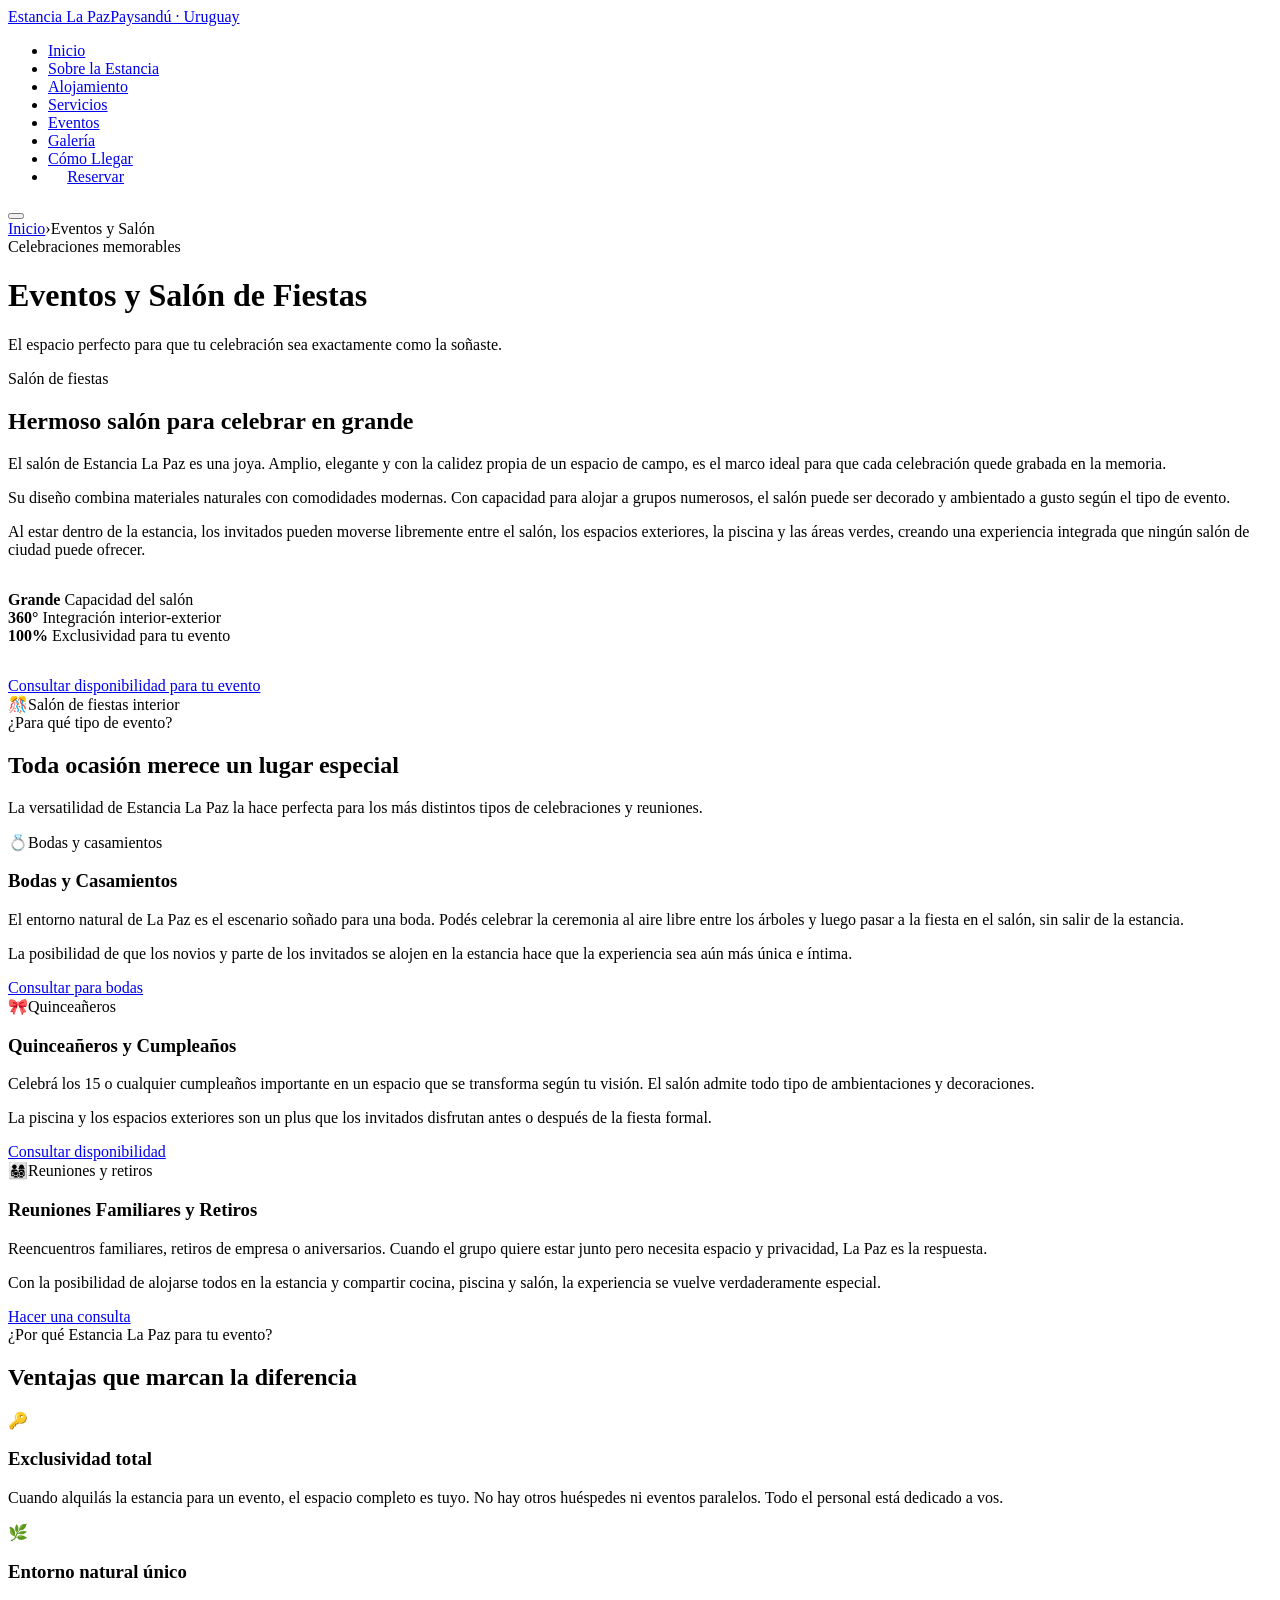
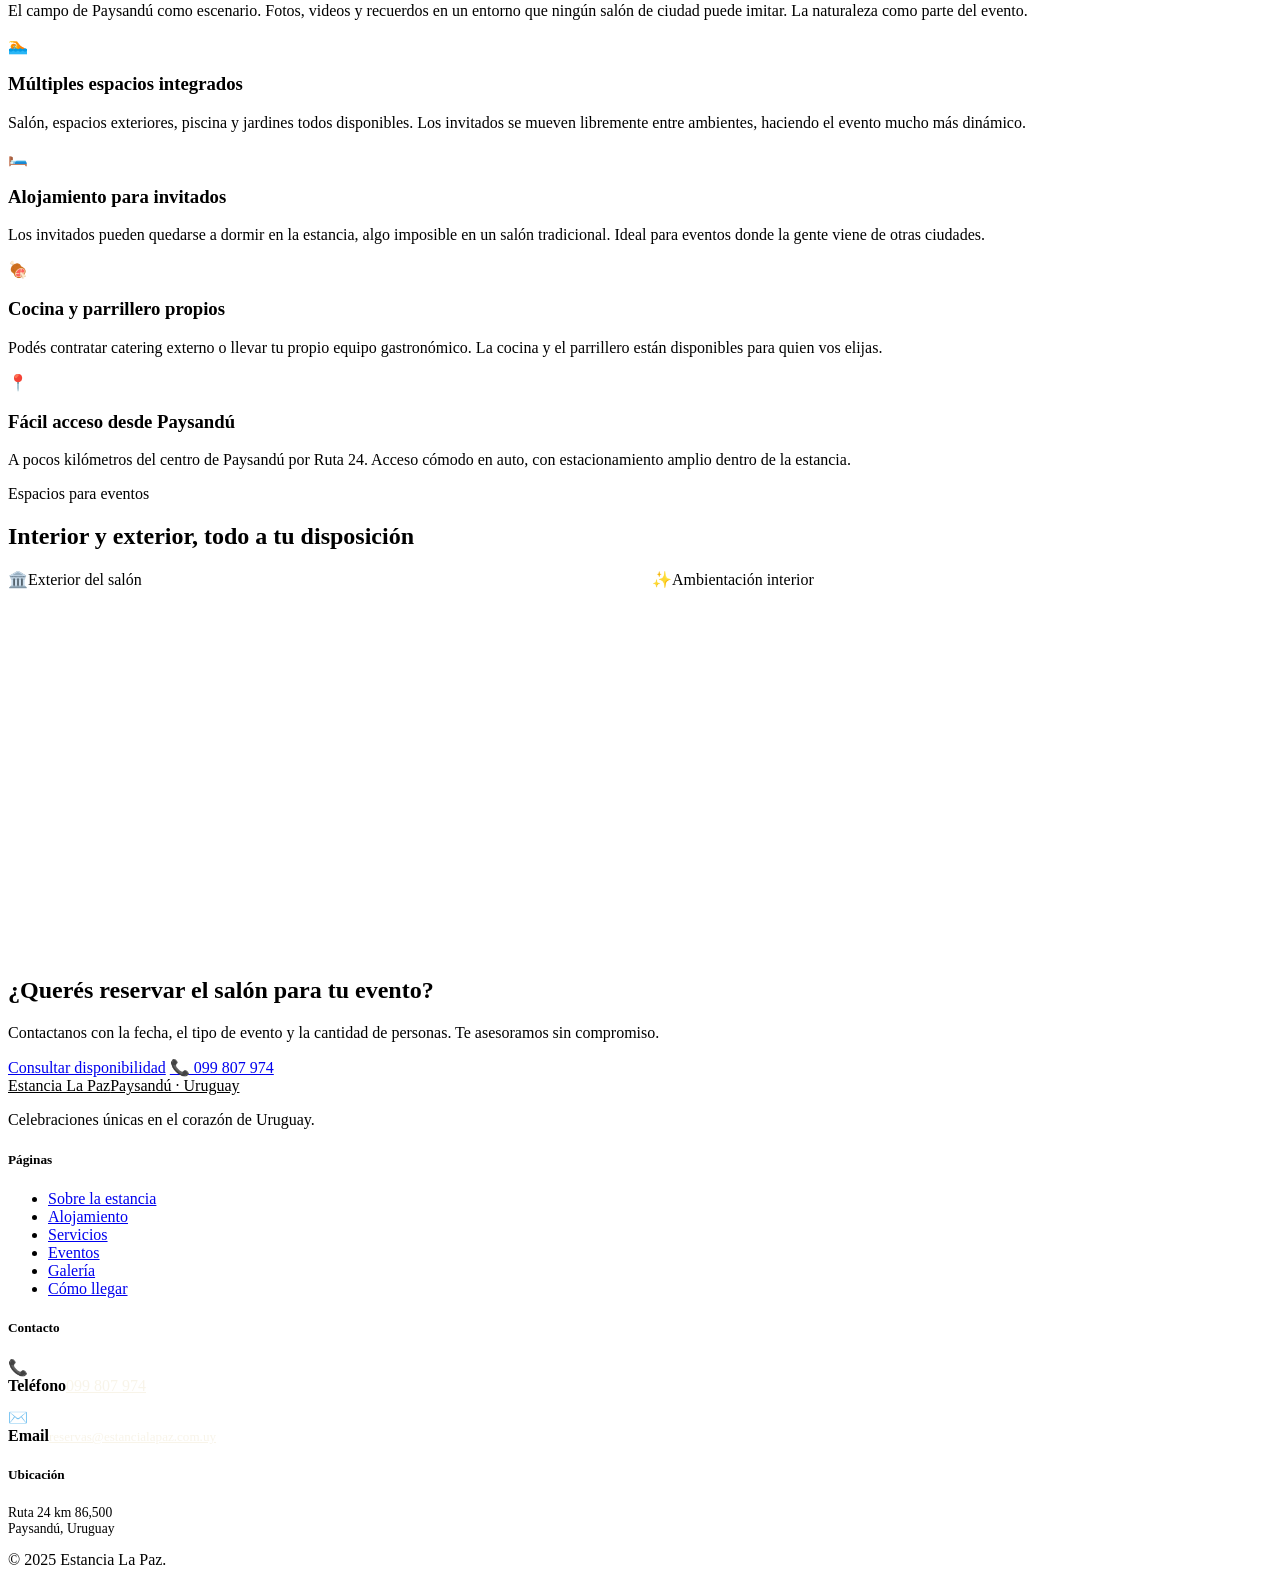
==== eventos.html @ bd02b937 "Add files via upload" ====
<!DOCTYPE html>
<html lang="es">
<head>
  <meta charset="UTF-8">
  <meta name="viewport" content="width=device-width, initial-scale=1.0">
  <meta name="description" content="Salón de fiestas y eventos en Estancia La Paz, Paysandú. Bodas, quinceañeros, cumpleaños y eventos privados en un entorno natural único.">
  <title>Eventos y Salón | Estancia La Paz</title>
  <link rel="stylesheet" href="css/style.css">
</head>
<body>

<nav id="navbar" class="nav-light">
  <div class="container">
    <div class="nav-inner">
      <a href="index.html" class="nav-logo">Estancia La Paz<span>Paysandú · Uruguay</span></a>
      <ul class="nav-links" role="list">
        <li><a href="index.html" class="nav-link">Inicio</a></li>
        <li><a href="sobre.html" class="nav-link">Sobre la Estancia</a></li>
        <li><a href="alojamiento.html" class="nav-link">Alojamiento</a></li>
        <li><a href="servicios.html" class="nav-link">Servicios</a></li>
        <li><a href="eventos.html" class="nav-link">Eventos</a></li>
        <li><a href="galeria.html" class="nav-link">Galería</a></li>
        <li><a href="ubicacion.html" class="nav-link">Cómo Llegar</a></li>
        <li><a href="reservas.html" class="btn btn--primario" style="padding:0.5rem 1.2rem;">Reservar</a></li>
      </ul>
      <button class="hamburger" aria-label="Abrir menú" aria-expanded="false"><span></span><span></span><span></span></button>
    </div>
  </div>
</nav>

<div class="page-hero">
  <div class="container">
    <div class="breadcrumb"><a href="index.html">Inicio</a><span>›</span><span>Eventos y Salón</span></div>
    <span class="etiqueta">Celebraciones memorables</span>
    <h1>Eventos y Salón de Fiestas</h1>
    <p>El espacio perfecto para que tu celebración sea exactamente como la soñaste.</p>
  </div>
</div>

<!-- SALÓN PRINCIPAL -->
<section class="section">
  <div class="container">
    <div class="eventos-split">
      <div class="fade-in">
        <span class="etiqueta">Salón de fiestas</span>
        <h2>Hermoso salón para celebrar en grande</h2>
        <span class="separador separador--izq"></span>
        <p class="lead">El salón de Estancia La Paz es una joya. Amplio, elegante y con la calidez propia de un espacio de campo, es el marco ideal para que cada celebración quede grabada en la memoria.</p>
        <p>Su diseño combina materiales naturales con comodidades modernas. Con capacidad para alojar a grupos numerosos, el salón puede ser decorado y ambientado a gusto según el tipo de evento.</p>
        <p>Al estar dentro de la estancia, los invitados pueden moverse libremente entre el salón, los espacios exteriores, la piscina y las áreas verdes, creando una experiencia integrada que ningún salón de ciudad puede ofrecer.</p>

        <div class="capacidad-grid" style="margin:2rem 0;">
          <div class="capacidad-stat">
            <strong>Grande</strong>
            <span>Capacidad del salón</span>
          </div>
          <div class="capacidad-stat">
            <strong>360°</strong>
            <span>Integración interior-exterior</span>
          </div>
          <div class="capacidad-stat">
            <strong>100%</strong>
            <span>Exclusividad para tu evento</span>
          </div>
        </div>
        <a href="reservas.html" class="btn btn--primario">Consultar disponibilidad para tu evento</a>
      </div>
      <div class="eventos-img-wrap fade-in">
        <div class="eventos-img-frame">
          <!--
            ╔════════════════════════════════════════════════╗
            ║  FOTO — SALÓN DE FIESTAS INTERIOR              ║
            ║  Reemplazar por: img/salon-interior.jpg        ║
            ║  Tamaño: 900×660px                             ║
            ╚════════════════════════════════════════════════╝
          -->
          <div class="img-placeholder"><span class="icon">🎊</span><span>Salón de fiestas interior</span></div>
        </div>
      </div>
    </div>
  </div>
</section>

<!-- TIPOS DE EVENTOS -->
<section class="section section--bg">
  <div class="container">
    <div class="seccion-intro fade-in">
      <span class="etiqueta">¿Para qué tipo de evento?</span>
      <h2>Toda ocasión merece un lugar especial</h2>
      <span class="separador"></span>
      <p>La versatilidad de Estancia La Paz la hace perfecta para los más distintos tipos de celebraciones y reuniones.</p>
    </div>

    <div class="aloj-grid stagger-children">
      <div class="aloj-card fade-in">
        <div class="aloj-card-img">
          <!--
            ╔════════════════════════════════════════════════╗
            ║  FOTO — BODA / CEREMONIA                       ║
            ║  Reemplazar por: img/eventos-boda.jpg          ║
            ╚════════════════════════════════════════════════╝
          -->
          <div class="img-placeholder"><span class="icon">💍</span><span>Bodas y casamientos</span></div>
        </div>
        <div class="aloj-card-body">
          <h3>Bodas y Casamientos</h3>
          <p>El entorno natural de La Paz es el escenario soñado para una boda. Podés celebrar la ceremonia al aire libre entre los árboles y luego pasar a la fiesta en el salón, sin salir de la estancia.</p>
          <p>La posibilidad de que los novios y parte de los invitados se alojen en la estancia hace que la experiencia sea aún más única e íntima.</p>
          <a href="reservas.html" class="btn btn--borde-oscuro">Consultar para bodas</a>
        </div>
      </div>

      <div class="aloj-card fade-in">
        <div class="aloj-card-img">
          <!--
            ╔════════════════════════════════════════════════╗
            ║  FOTO — QUINCEAÑERO / FIESTA DE 15             ║
            ║  Reemplazar por: img/eventos-15.jpg            ║
            ╚════════════════════════════════════════════════╝
          -->
          <div class="img-placeholder"><span class="icon">🎀</span><span>Quinceañeros</span></div>
        </div>
        <div class="aloj-card-body">
          <h3>Quinceañeros y Cumpleaños</h3>
          <p>Celebrá los 15 o cualquier cumpleaños importante en un espacio que se transforma según tu visión. El salón admite todo tipo de ambientaciones y decoraciones.</p>
          <p>La piscina y los espacios exteriores son un plus que los invitados disfrutan antes o después de la fiesta formal.</p>
          <a href="reservas.html" class="btn btn--borde-oscuro">Consultar disponibilidad</a>
        </div>
      </div>

      <div class="aloj-card fade-in">
        <div class="aloj-card-img">
          <!--
            ╔════════════════════════════════════════════════╗
            ║  FOTO — REUNIÓN FAMILIAR / CORPORATIVA         ║
            ║  Reemplazar por: img/eventos-reunion.jpg       ║
            ╚════════════════════════════════════════════════╝
          -->
          <div class="img-placeholder"><span class="icon">👨‍👩‍👧‍👦</span><span>Reuniones y retiros</span></div>
        </div>
        <div class="aloj-card-body">
          <h3>Reuniones Familiares y Retiros</h3>
          <p>Reencuentros familiares, retiros de empresa o aniversarios. Cuando el grupo quiere estar junto pero necesita espacio y privacidad, La Paz es la respuesta.</p>
          <p>Con la posibilidad de alojarse todos en la estancia y compartir cocina, piscina y salón, la experiencia se vuelve verdaderamente especial.</p>
          <a href="reservas.html" class="btn btn--borde-oscuro">Hacer una consulta</a>
        </div>
      </div>
    </div>
  </div>
</section>

<!-- BENEFICIOS PARA EVENTOS -->
<section class="section section--verde">
  <div class="container">
    <div class="seccion-intro fade-in">
      <span class="etiqueta">¿Por qué Estancia La Paz para tu evento?</span>
      <h2>Ventajas que marcan la diferencia</h2>
      <span class="separador"></span>
    </div>
    <div class="servicios-grid stagger-children">
      <div class="servicio-card fade-in">
        <div class="servicio-icon">🔑</div>
        <h3>Exclusividad total</h3>
        <p>Cuando alquilás la estancia para un evento, el espacio completo es tuyo. No hay otros huéspedes ni eventos paralelos. Todo el personal está dedicado a vos.</p>
      </div>
      <div class="servicio-card fade-in">
        <div class="servicio-icon">🌿</div>
        <h3>Entorno natural único</h3>
        <p>El campo de Paysandú como escenario. Fotos, videos y recuerdos en un entorno que ningún salón de ciudad puede imitar. La naturaleza como parte del evento.</p>
      </div>
      <div class="servicio-card fade-in">
        <div class="servicio-icon">🏊</div>
        <h3>Múltiples espacios integrados</h3>
        <p>Salón, espacios exteriores, piscina y jardines todos disponibles. Los invitados se mueven libremente entre ambientes, haciendo el evento mucho más dinámico.</p>
      </div>
      <div class="servicio-card fade-in">
        <div class="servicio-icon">🛏️</div>
        <h3>Alojamiento para invitados</h3>
        <p>Los invitados pueden quedarse a dormir en la estancia, algo imposible en un salón tradicional. Ideal para eventos donde la gente viene de otras ciudades.</p>
      </div>
      <div class="servicio-card fade-in">
        <div class="servicio-icon">🍖</div>
        <h3>Cocina y parrillero propios</h3>
        <p>Podés contratar catering externo o llevar tu propio equipo gastronómico. La cocina y el parrillero están disponibles para quien vos elijas.</p>
      </div>
      <div class="servicio-card fade-in">
        <div class="servicio-icon">📍</div>
        <h3>Fácil acceso desde Paysandú</h3>
        <p>A pocos kilómetros del centro de Paysandú por Ruta 24. Acceso cómodo en auto, con estacionamiento amplio dentro de la estancia.</p>
      </div>
    </div>
  </div>
</section>

<!-- FOTOS EXTERIOR EVENTO -->
<section class="section">
  <div class="container">
    <div class="seccion-intro fade-in">
      <span class="etiqueta">Espacios para eventos</span>
      <h2>Interior y exterior, todo a tu disposición</h2>
      <span class="separador"></span>
    </div>
    <div style="display:grid; grid-template-columns:1fr 1fr; gap:1.5rem;" class="fade-in">
      <div style="aspect-ratio:16/10; background:var(--crema-oscuro); border-radius:var(--radio); overflow:hidden;">
        <!--
          ╔════════════════════════════════════════════════╗
          ║  FOTO — EXTERIOR DEL SALÓN / FACHADA EVENTO   ║
          ║  Reemplazar por: img/salon-exterior.jpg        ║
          ╚════════════════════════════════════════════════╝
        -->
        <div class="img-placeholder"><span class="icon">🏛️</span><span>Exterior del salón</span></div>
      </div>
      <div style="aspect-ratio:16/10; background:var(--crema-oscuro); border-radius:var(--radio); overflow:hidden;">
        <!--
          ╔════════════════════════════════════════════════╗
          ║  FOTO — DECORACIÓN / AMBIENTACIÓN DEL SALÓN   ║
          ║  Reemplazar por: img/salon-decoracion.jpg      ║
          ╚════════════════════════════════════════════════╝
        -->
        <div class="img-placeholder"><span class="icon">✨</span><span>Ambientación interior</span></div>
      </div>
    </div>
  </div>
</section>

<!-- CTA EVENTOS -->
<section class="cta-banner">
  <div class="container">
    <h2 class="fade-in">¿Querés reservar el salón para tu evento?</h2>
    <p class="fade-in">Contactanos con la fecha, el tipo de evento y la cantidad de personas. Te asesoramos sin compromiso.</p>
    <div class="btn-group fade-in">
      <a href="reservas.html" class="btn btn--borde">Consultar disponibilidad</a>
      <a href="tel:+59899807974" class="btn btn--dorado">📞 099 807 974</a>
    </div>
  </div>
</section>

<footer>
  <div class="container">
    <div class="footer-grid">
      <div class="footer-brand"><a href="index.html" class="nav-logo" style="color:var(--crema);display:block;margin-bottom:1rem;">Estancia La Paz<span>Paysandú · Uruguay</span></a><p>Celebraciones únicas en el corazón de Uruguay.</p></div>
      <div class="footer-col"><h5>Páginas</h5><ul><li><a href="sobre.html">Sobre la estancia</a></li><li><a href="alojamiento.html">Alojamiento</a></li><li><a href="servicios.html">Servicios</a></li><li><a href="eventos.html">Eventos</a></li><li><a href="galeria.html">Galería</a></li><li><a href="ubicacion.html">Cómo llegar</a></li></ul></div>
      <div class="footer-col"><h5>Contacto</h5><div class="dato-item" style="margin-bottom:0.8rem;"><span class="dato-icon">📞</span><div><strong>Teléfono</strong><a href="tel:+59899807974" style="color:rgba(245,239,224,0.7)">099 807 974</a></div></div><div class="dato-item"><span class="dato-icon">✉️</span><div><strong>Email</strong><a href="mailto:reservas@estancialapaz.com.uy" style="color:rgba(245,239,224,0.7);font-size:0.82rem;">reservas@estancialapaz.com.uy</a></div></div></div>
      <div class="footer-col"><h5>Ubicación</h5><p style="font-size:0.85rem;">Ruta 24 km 86,500<br>Paysandú, Uruguay</p></div>
    </div>
    <div class="footer-bottom"><span>© 2025 Estancia La Paz.</span></div>
  </div>
</footer>

<script src="js/main.js"></script>
</body>
</html>
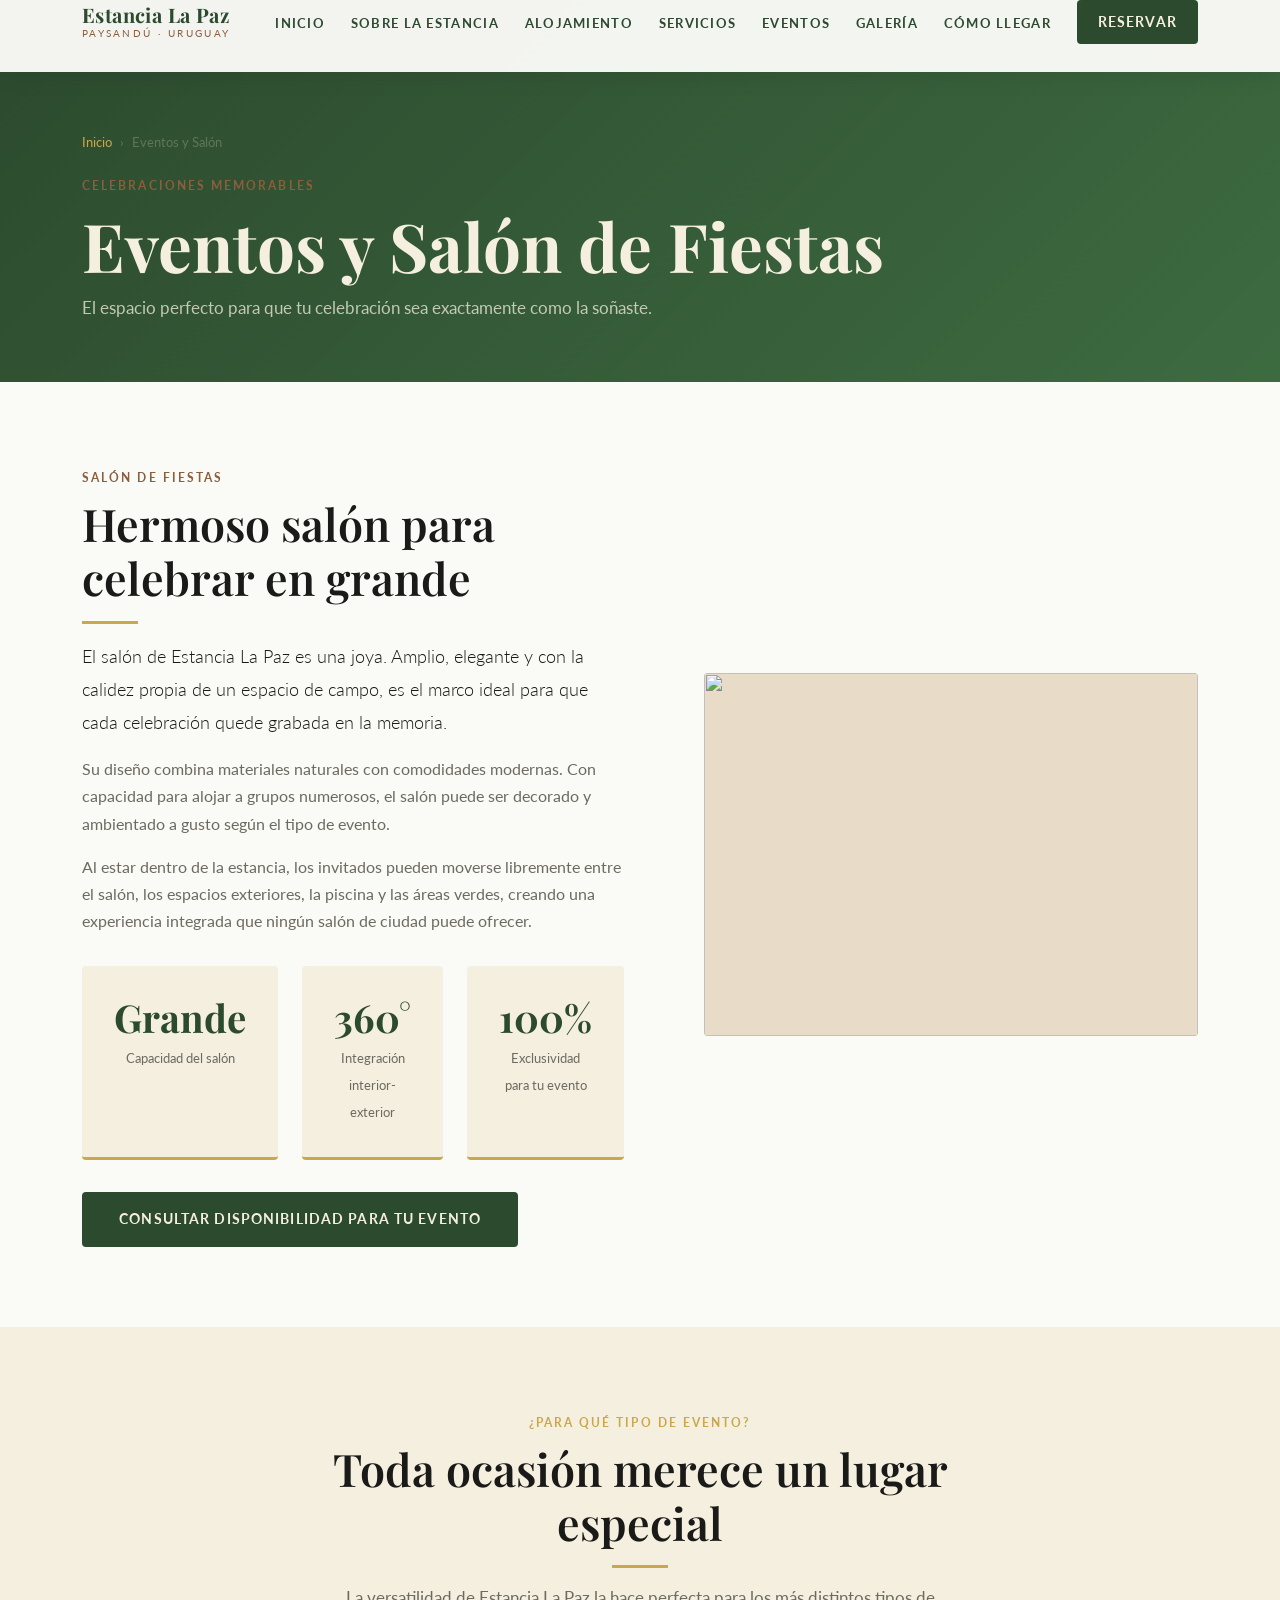
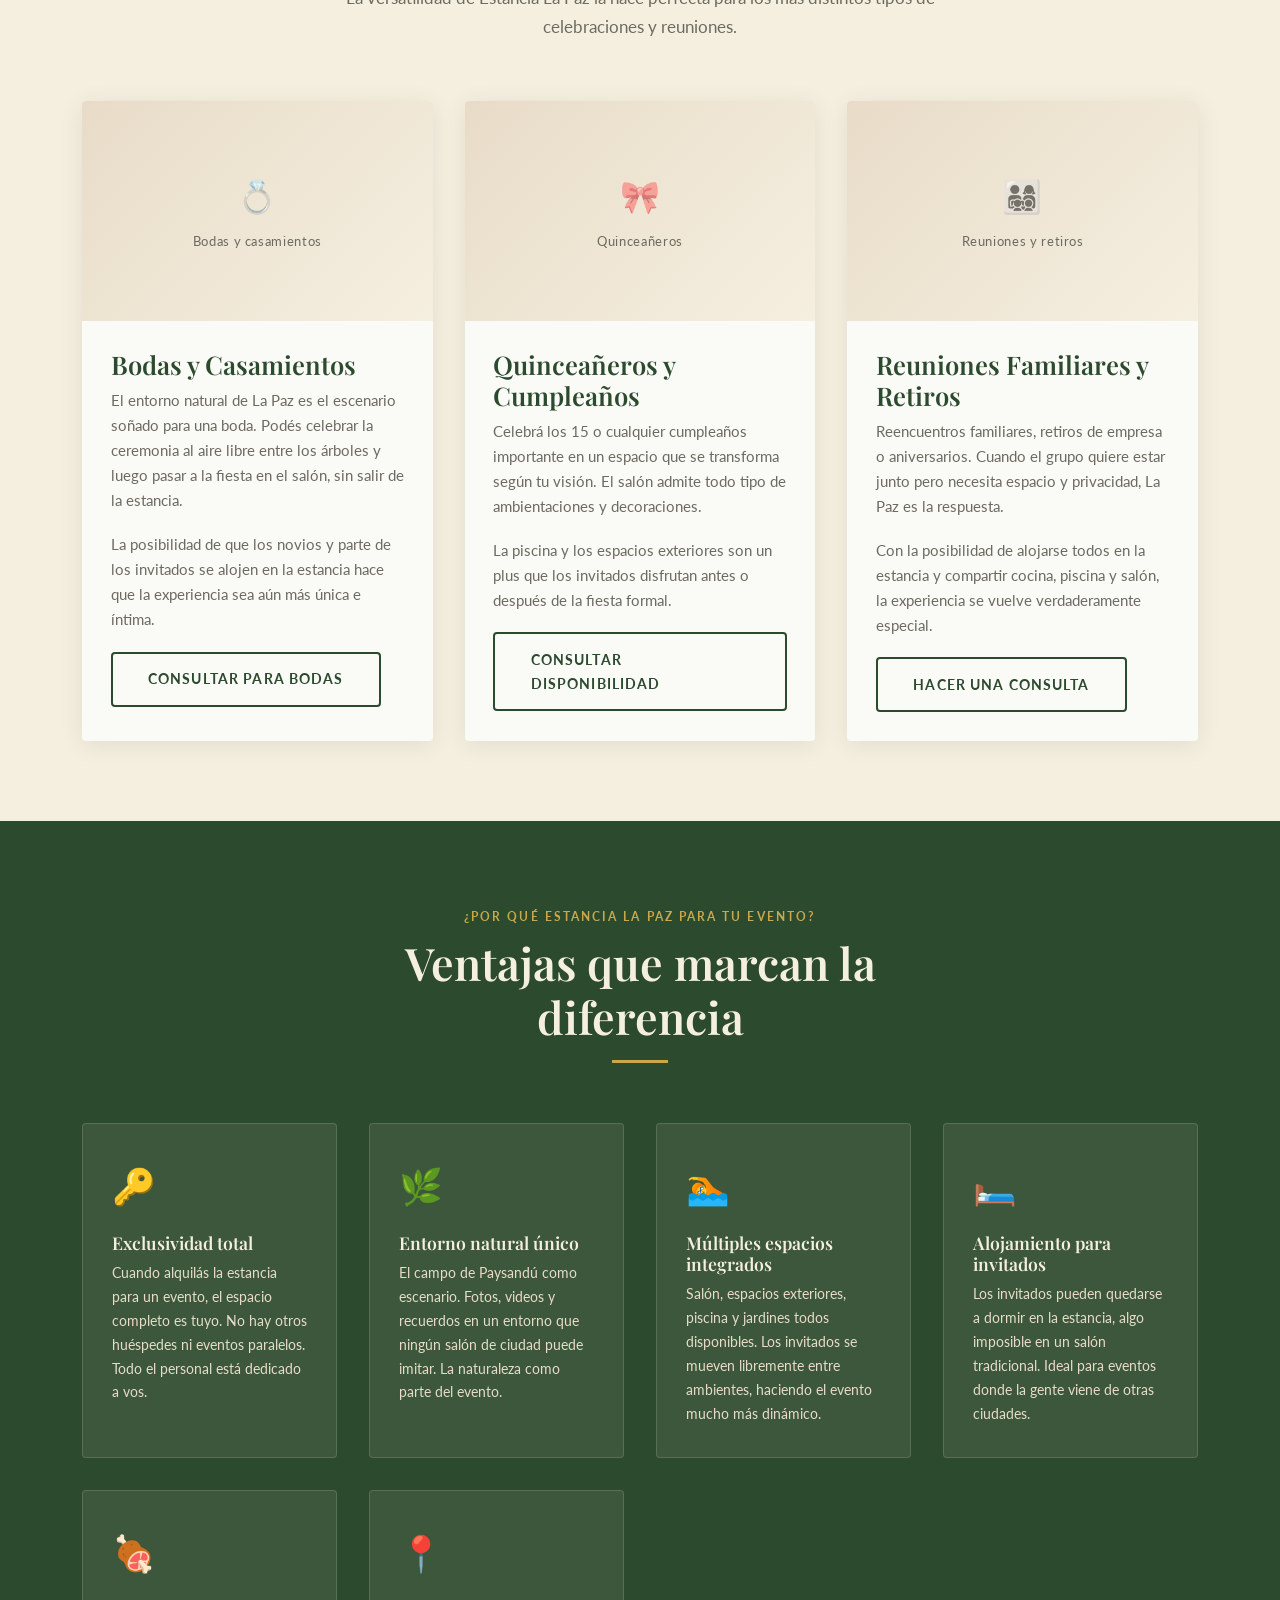
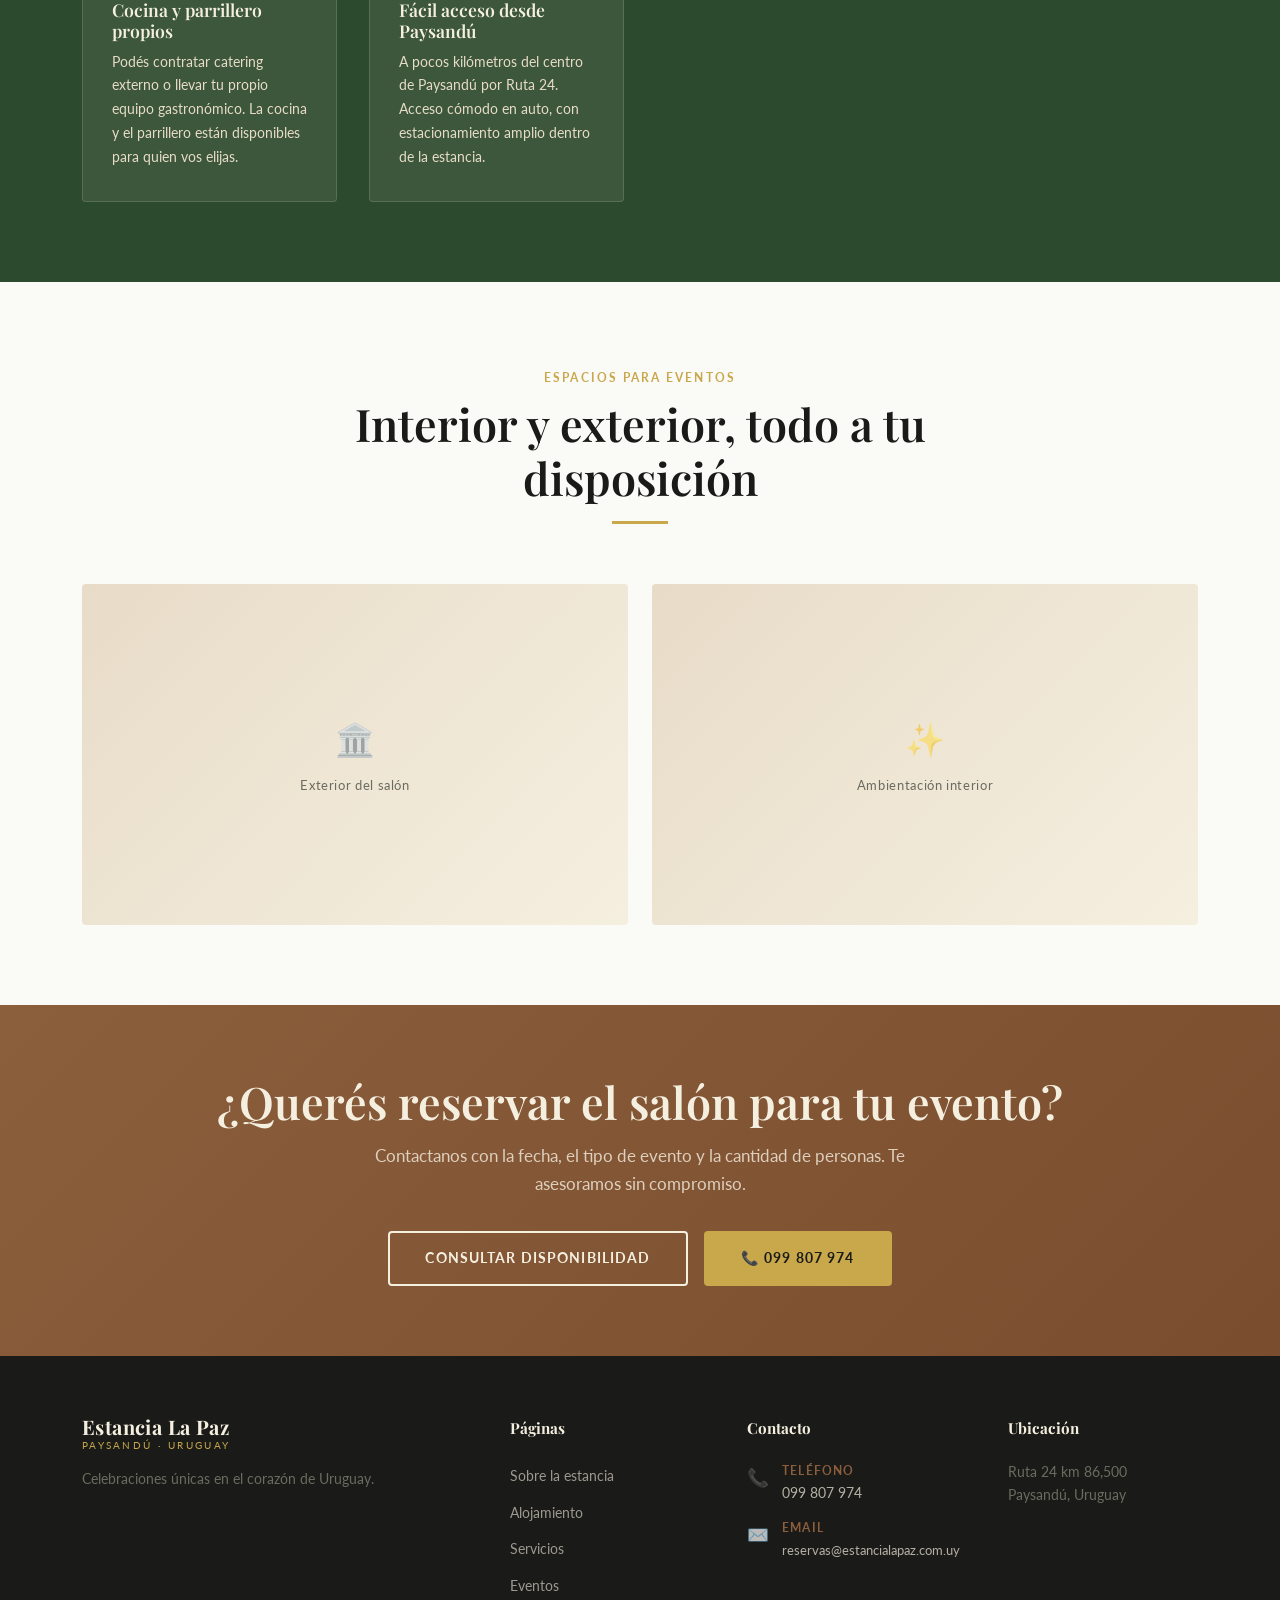
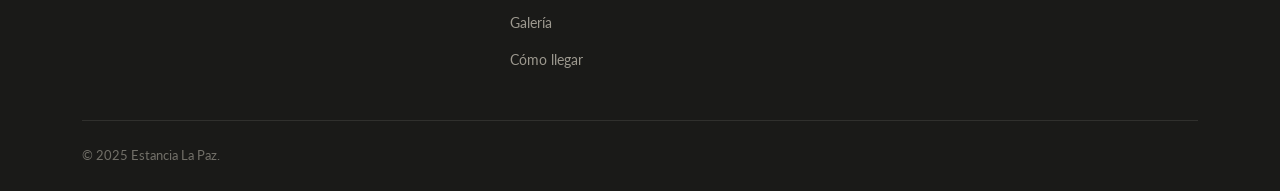
==== commit 22cc5d20: "Update eventos.html" ====
--- a/eventos.html
+++ b/eventos.html
@@ -74,6 +74,9 @@
             ║  Tamaño: 900×660px                             ║
             ╚════════════════════════════════════════════════╝
           -->
+
+           <img src="img/salon-interior.jpg">
+          
           <div class="img-placeholder"><span class="icon">🎊</span><span>Salón de fiestas interior</span></div>
         </div>
       </div>
--- a/css/style.css
+++ b/css/style.css
@@ -0,0 +1,970 @@
+/* ============================================================
+   ESTANCIA LA PAZ — Stylesheet
+   Paleta: Tierra, verde profundo, crema, dorado suave
+   Tipografía: Playfair Display + Lato
+   ============================================================ */
+
+@import url('https://fonts.googleapis.com/css2?family=Playfair+Display:ital,wght@0,400;0,600;0,700;1,400;1,600&family=Lato:wght@300;400;700&display=swap');
+
+/* ── RESET & BASE ─────────────────────────────────────────── */
+*, *::before, *::after { box-sizing: border-box; margin: 0; padding: 0; }
+
+:root {
+  --verde:      #2C4A2E;
+  --verde-med:  #3D6B40;
+  --verde-claro:#5A8F5E;
+  --tierra:     #8B5E3C;
+  --tierra-claro:#C4936A;
+  --crema:      #F5EFE0;
+  --crema-oscuro:#E8DCC8;
+  --blanco:     #FAFAF7;
+  --negro:      #1A1A18;
+  --gris:       #6B6B60;
+  --dorado:     #C9A84C;
+
+  --fuente-titulo: 'Playfair Display', Georgia, serif;
+  --fuente-cuerpo: 'Lato', 'Helvetica Neue', sans-serif;
+
+  --sombra-suave: 0 4px 24px rgba(0,0,0,0.08);
+  --sombra-media: 0 8px 40px rgba(0,0,0,0.14);
+  --radio: 4px;
+
+  --nav-h: 72px;
+  --transicion: 0.3s ease;
+}
+
+html { scroll-behavior: smooth; font-size: 16px; }
+
+body {
+  font-family: var(--fuente-cuerpo);
+  color: var(--negro);
+  background: var(--blanco);
+  line-height: 1.7;
+  overflow-x: hidden;
+}
+
+img { max-width: 100%; height: auto; display: block; }
+
+a { color: inherit; text-decoration: none; }
+
+ul { list-style: none; }
+
+/* ── TIPOGRAFÍA ───────────────────────────────────────────── */
+h1, h2, h3, h4 { font-family: var(--fuente-titulo); line-height: 1.2; }
+
+h1 { font-size: clamp(2.4rem, 6vw, 4.2rem); font-weight: 700; }
+h2 { font-size: clamp(1.8rem, 4vw, 2.8rem); font-weight: 600; }
+h3 { font-size: clamp(1.2rem, 2.5vw, 1.6rem); font-weight: 600; }
+h4 { font-size: 1.1rem; font-weight: 600; }
+
+p { font-size: 1rem; color: var(--gris); margin-bottom: 1rem; }
+p:last-child { margin-bottom: 0; }
+
+.lead {
+  font-size: 1.15rem;
+  font-weight: 300;
+  color: var(--negro);
+  line-height: 1.8;
+}
+
+/* ── UTILIDADES ───────────────────────────────────────────── */
+.container { max-width: 1180px; margin: 0 auto; padding: 0 2rem; }
+.container--narrow { max-width: 760px; margin: 0 auto; padding: 0 2rem; }
+
+.section { padding: 80px 0; }
+.section--bg { background: var(--crema); }
+.section--verde { background: var(--verde); color: var(--crema); }
+.section--verde p { color: var(--crema-oscuro); }
+
+.seccion-intro { text-align: center; max-width: 680px; margin: 0 auto 60px; }
+.seccion-intro h2 { margin-bottom: 1rem; }
+.seccion-intro p { font-size: 1.05rem; }
+
+.separador {
+  display: block;
+  width: 56px;
+  height: 3px;
+  background: var(--dorado);
+  margin: 1rem auto;
+}
+.separador--izq { margin: 1rem 0; }
+
+.etiqueta {
+  display: inline-block;
+  font-family: var(--fuente-cuerpo);
+  font-size: 0.72rem;
+  font-weight: 700;
+  letter-spacing: 0.18em;
+  text-transform: uppercase;
+  color: var(--tierra);
+  margin-bottom: 0.6rem;
+}
+.seccion-intro .etiqueta { color: var(--dorado); }
+.section--verde .etiqueta { color: var(--dorado); }
+
+/* ── BOTONES ──────────────────────────────────────────────── */
+.btn {
+  display: inline-block;
+  padding: 0.85rem 2.2rem;
+  border-radius: var(--radio);
+  font-family: var(--fuente-cuerpo);
+  font-size: 0.88rem;
+  font-weight: 700;
+  letter-spacing: 0.08em;
+  text-transform: uppercase;
+  cursor: pointer;
+  border: 2px solid transparent;
+  transition: background var(--transicion), color var(--transicion), border-color var(--transicion), transform var(--transicion);
+}
+.btn:hover { transform: translateY(-2px); }
+
+.btn--primario {
+  background: var(--verde);
+  color: var(--crema);
+  border-color: var(--verde);
+}
+.btn--primario:hover { background: var(--verde-med); border-color: var(--verde-med); }
+
+.btn--dorado {
+  background: var(--dorado);
+  color: var(--negro);
+  border-color: var(--dorado);
+}
+.btn--dorado:hover { background: #b8933e; border-color: #b8933e; }
+
+.btn--borde {
+  background: transparent;
+  color: var(--crema);
+  border-color: var(--crema);
+}
+.btn--borde:hover { background: var(--crema); color: var(--verde); }
+
+.btn--borde-oscuro {
+  background: transparent;
+  color: var(--verde);
+  border-color: var(--verde);
+}
+.btn--borde-oscuro:hover { background: var(--verde); color: var(--crema); }
+
+/* ── NAVBAR ───────────────────────────────────────────────── */
+#navbar {
+  position: fixed;
+  top: 0; left: 0; right: 0;
+  height: var(--nav-h);
+  z-index: 1000;
+  transition: background var(--transicion), box-shadow var(--transicion);
+}
+#navbar.scrolled {
+  background: rgba(44, 74, 46, 0.97);
+  box-shadow: 0 2px 20px rgba(0,0,0,0.18);
+  backdrop-filter: blur(8px);
+}
+#navbar.nav-light {
+  background: rgba(250,250,247,0.97);
+  box-shadow: var(--sombra-suave);
+}
+#navbar.nav-light .nav-logo,
+#navbar.nav-light .nav-link { color: var(--verde); }
+#navbar.nav-light .nav-logo span { color: var(--tierra); }
+#navbar.nav-light .hamburger span { background: var(--verde); }
+#navbar.nav-light .btn--borde { color: var(--verde); border-color: var(--verde); }
+#navbar.nav-light .btn--borde:hover { background: var(--verde); color: var(--crema); }
+
+.nav-inner {
+  display: flex;
+  align-items: center;
+  justify-content: space-between;
+  height: 100%;
+}
+
+.nav-logo {
+  font-family: var(--fuente-titulo);
+  font-size: 1.25rem;
+  font-weight: 700;
+  color: var(--crema);
+  line-height: 1.1;
+  letter-spacing: 0.02em;
+}
+.nav-logo span { color: var(--dorado); display: block; font-size: 0.65rem; font-weight: 400; letter-spacing: 0.22em; text-transform: uppercase; font-family: var(--fuente-cuerpo); margin-top: 2px; }
+
+.nav-links {
+  display: flex;
+  align-items: center;
+  gap: 1.6rem;
+}
+
+.nav-link {
+  font-size: 0.82rem;
+  font-weight: 700;
+  letter-spacing: 0.1em;
+  text-transform: uppercase;
+  color: rgba(245,239,224,0.9);
+  transition: color var(--transicion);
+  position: relative;
+  padding-bottom: 3px;
+}
+.nav-link::after {
+  content: '';
+  position: absolute;
+  bottom: 0; left: 0;
+  width: 0; height: 2px;
+  background: var(--dorado);
+  transition: width var(--transicion);
+}
+.nav-link:hover { color: var(--crema); }
+.nav-link:hover::after { width: 100%; }
+
+.hamburger {
+  display: none;
+  flex-direction: column;
+  gap: 5px;
+  cursor: pointer;
+  padding: 6px;
+  background: none;
+  border: none;
+}
+.hamburger span {
+  display: block;
+  width: 24px;
+  height: 2px;
+  background: var(--crema);
+  transition: var(--transicion);
+}
+
+/* ── HERO ─────────────────────────────────────────────────── */
+.hero {
+  position: relative;
+  min-height: 100vh;
+  display: flex;
+  align-items: center;
+  overflow: hidden;
+}
+
+.hero-bg {
+  position: absolute;
+  inset: 0;
+  background: linear-gradient(135deg, #1a3020 0%, #2C4A2E 50%, #3D6B40 100%);
+  z-index: 0;
+}
+
+/* Placeholder decorativo para el hero */
+.hero-img-placeholder {
+  position: absolute;
+  inset: 0;
+  background:
+    radial-gradient(ellipse at 70% 50%, rgba(90,143,94,0.25) 0%, transparent 60%),
+    radial-gradient(ellipse at 30% 80%, rgba(201,168,76,0.1) 0%, transparent 50%);
+  z-index: 1;
+}
+
+/* Cuando se inserta imagen real */
+.hero-img {
+  position: absolute;
+  inset: 0;
+  object-fit: cover;
+  width: 100%;
+  height: 100%;
+  z-index: 1;
+  opacity: 0.45;
+}
+
+.hero-overlay {
+  position: absolute;
+  inset: 0;
+  background: linear-gradient(to right, rgba(26,48,32,0.88) 40%, rgba(26,48,32,0.3) 100%);
+  z-index: 2;
+}
+
+.hero-content {
+  position: relative;
+  z-index: 3;
+  color: var(--crema);
+  max-width: 640px;
+  padding: calc(var(--nav-h) + 40px) 0 80px;
+}
+
+.hero-eyebrow {
+  font-family: var(--fuente-cuerpo);
+  font-size: 0.75rem;
+  font-weight: 700;
+  letter-spacing: 0.25em;
+  text-transform: uppercase;
+  color: var(--dorado);
+  margin-bottom: 1.2rem;
+  display: flex;
+  align-items: center;
+  gap: 0.8rem;
+}
+.hero-eyebrow::before {
+  content: '';
+  display: inline-block;
+  width: 32px;
+  height: 1px;
+  background: var(--dorado);
+}
+
+.hero h1 {
+  color: var(--crema);
+  margin-bottom: 1.4rem;
+  text-shadow: 0 2px 12px rgba(0,0,0,0.3);
+}
+
+.hero p.lead {
+  color: rgba(245,239,224,0.85);
+  margin-bottom: 2.2rem;
+  font-size: 1.1rem;
+  max-width: 520px;
+}
+
+.hero-actions { display: flex; gap: 1rem; flex-wrap: wrap; }
+
+.hero-scroll {
+  position: absolute;
+  bottom: 2rem;
+  left: 50%;
+  transform: translateX(-50%);
+  z-index: 3;
+  display: flex;
+  flex-direction: column;
+  align-items: center;
+  gap: 0.4rem;
+  color: rgba(245,239,224,0.6);
+  font-size: 0.7rem;
+  letter-spacing: 0.15em;
+  text-transform: uppercase;
+}
+.hero-scroll-line {
+  width: 1px;
+  height: 40px;
+  background: linear-gradient(to bottom, rgba(245,239,224,0.6), transparent);
+  animation: scrollLine 2s ease-in-out infinite;
+}
+@keyframes scrollLine {
+  0%,100% { opacity: 0.6; transform: scaleY(1); }
+  50% { opacity: 1; transform: scaleY(1.1); }
+}
+
+/* ── DESTACADOS (ÍCONOS) ──────────────────────────────────── */
+.destacados {
+  background: var(--verde);
+  padding: 48px 0;
+}
+.destacados-grid {
+  display: grid;
+  grid-template-columns: repeat(auto-fit, minmax(180px, 1fr));
+  gap: 1.5rem;
+  text-align: center;
+}
+.destacado-item {
+  color: var(--crema);
+  padding: 1.2rem 1rem;
+  border-right: 1px solid rgba(245,239,224,0.1);
+}
+.destacado-item:last-child { border-right: none; }
+.destacado-icon { font-size: 1.8rem; margin-bottom: 0.6rem; }
+.destacado-titulo {
+  font-family: var(--fuente-titulo);
+  font-size: 1rem;
+  margin-bottom: 0.2rem;
+  color: var(--crema);
+}
+.destacado-desc { font-size: 0.82rem; color: rgba(245,239,224,0.65); }
+
+/* ── SOBRE ────────────────────────────────────────────────── */
+.sobre-grid {
+  display: grid;
+  grid-template-columns: 1fr 1fr;
+  gap: 5rem;
+  align-items: center;
+}
+.sobre-img-wrap {
+  position: relative;
+}
+.sobre-img-frame {
+  width: 100%;
+  aspect-ratio: 4/5;
+  background: var(--crema-oscuro);
+  border-radius: var(--radio);
+  overflow: hidden;
+  position: relative;
+}
+.sobre-img-frame img { width: 100%; height: 100%; object-fit: cover; }
+.sobre-img-badge {
+  position: absolute;
+  bottom: -1.5rem;
+  right: -1.5rem;
+  background: var(--verde);
+  color: var(--crema);
+  padding: 1.4rem;
+  border-radius: var(--radio);
+  text-align: center;
+  box-shadow: var(--sombra-media);
+}
+.sobre-img-badge strong {
+  display: block;
+  font-family: var(--fuente-titulo);
+  font-size: 2rem;
+  font-weight: 700;
+  color: var(--dorado);
+}
+.sobre-img-badge span { font-size: 0.75rem; letter-spacing: 0.08em; }
+
+.sobre-texto h2 { margin-bottom: 1rem; color: var(--verde); }
+.sobre-texto p { margin-bottom: 1.2rem; }
+
+.sobre-valores {
+  display: grid;
+  grid-template-columns: 1fr 1fr;
+  gap: 1rem;
+  margin: 1.8rem 0 2rem;
+}
+.valor-item {
+  background: var(--crema);
+  padding: 1rem;
+  border-radius: var(--radio);
+  border-left: 3px solid var(--dorado);
+}
+.valor-item strong { display: block; font-size: 0.88rem; color: var(--verde); margin-bottom: 0.2rem; }
+.valor-item span { font-size: 0.8rem; color: var(--gris); }
+
+/* ── ALOJAMIENTO ──────────────────────────────────────────── */
+.aloj-grid {
+  display: grid;
+  grid-template-columns: repeat(auto-fit, minmax(300px, 1fr));
+  gap: 2rem;
+}
+.aloj-card {
+  background: var(--blanco);
+  border-radius: var(--radio);
+  overflow: hidden;
+  box-shadow: var(--sombra-suave);
+  transition: box-shadow var(--transicion), transform var(--transicion);
+}
+.aloj-card:hover { box-shadow: var(--sombra-media); transform: translateY(-4px); }
+
+.aloj-card-img {
+  width: 100%;
+  aspect-ratio: 16/10;
+  background: var(--crema-oscuro);
+  overflow: hidden;
+  position: relative;
+}
+.aloj-card-img img { width: 100%; height: 100%; object-fit: cover; transition: transform 0.5s ease; }
+.aloj-card:hover .aloj-card-img img { transform: scale(1.04); }
+
+.img-placeholder {
+  width: 100%;
+  height: 100%;
+  display: flex;
+  flex-direction: column;
+  align-items: center;
+  justify-content: center;
+  background: linear-gradient(135deg, var(--crema-oscuro) 0%, var(--crema) 100%);
+  color: var(--gris);
+  font-size: 0.8rem;
+  letter-spacing: 0.05em;
+  gap: 0.5rem;
+}
+.img-placeholder .icon { font-size: 2rem; opacity: 0.5; }
+
+.aloj-card-body { padding: 1.8rem; }
+.aloj-card-body h3 { color: var(--verde); margin-bottom: 0.5rem; }
+.aloj-card-body p { font-size: 0.92rem; margin-bottom: 1.2rem; }
+
+.amenidades {
+  display: flex;
+  flex-wrap: wrap;
+  gap: 0.5rem;
+  margin-bottom: 1.4rem;
+}
+.amenidad {
+  background: var(--crema);
+  border: 1px solid var(--crema-oscuro);
+  padding: 0.3rem 0.8rem;
+  border-radius: 99px;
+  font-size: 0.78rem;
+  color: var(--gris);
+}
+
+/* ── SERVICIOS ────────────────────────────────────────────── */
+.servicios-grid {
+  display: grid;
+  grid-template-columns: repeat(auto-fit, minmax(240px, 1fr));
+  gap: 2rem;
+}
+.servicio-card {
+  background: rgba(245,239,224,0.08);
+  border: 1px solid rgba(245,239,224,0.15);
+  border-radius: var(--radio);
+  padding: 2rem 1.8rem;
+  transition: background var(--transicion), border-color var(--transicion);
+}
+.servicio-card:hover {
+  background: rgba(245,239,224,0.12);
+  border-color: rgba(201,168,76,0.4);
+}
+.servicio-icon { font-size: 2.2rem; margin-bottom: 1rem; }
+.servicio-card h3 { color: var(--crema); margin-bottom: 0.5rem; font-size: 1.1rem; }
+.servicio-card p { font-size: 0.88rem; }
+
+/* ── COCINA INFO ──────────────────────────────────────────── */
+.cocina-banner {
+  background: var(--tierra);
+  color: var(--crema);
+  padding: 2.5rem 2rem;
+  border-radius: var(--radio);
+  margin-top: 3rem;
+  display: flex;
+  align-items: flex-start;
+  gap: 1.5rem;
+}
+.cocina-banner-icon { font-size: 2.5rem; flex-shrink: 0; }
+.cocina-banner h4 { color: var(--crema); margin-bottom: 0.4rem; font-size: 1.1rem; }
+.cocina-banner p { font-size: 0.92rem; color: rgba(245,239,224,0.8); margin: 0; }
+
+/* ── EVENTOS ──────────────────────────────────────────────── */
+.eventos-split {
+  display: grid;
+  grid-template-columns: 1fr 1fr;
+  gap: 5rem;
+  align-items: center;
+}
+.eventos-img-wrap {
+  position: relative;
+}
+.eventos-img-frame {
+  width: 100%;
+  aspect-ratio: 3/2.2;
+  background: var(--crema-oscuro);
+  border-radius: var(--radio);
+  overflow: hidden;
+}
+.eventos-img-frame img { width: 100%; height: 100%; object-fit: cover; }
+
+.eventos-tipos {
+  display: grid;
+  grid-template-columns: 1fr 1fr;
+  gap: 0.8rem;
+  margin: 1.8rem 0 2rem;
+}
+.evento-tipo {
+  display: flex;
+  align-items: center;
+  gap: 0.6rem;
+  font-size: 0.88rem;
+  color: var(--verde);
+  font-weight: 700;
+}
+.evento-tipo::before {
+  content: '';
+  width: 8px;
+  height: 8px;
+  background: var(--dorado);
+  border-radius: 50%;
+  flex-shrink: 0;
+}
+
+/* ── CAPACIDAD ────────────────────────────────────────────── */
+.capacidad-grid {
+  display: grid;
+  grid-template-columns: repeat(3, 1fr);
+  gap: 1.5rem;
+  margin: 2.5rem 0;
+}
+.capacidad-stat {
+  text-align: center;
+  padding: 2rem;
+  background: var(--crema);
+  border-radius: var(--radio);
+  border-bottom: 3px solid var(--dorado);
+}
+.capacidad-stat strong {
+  display: block;
+  font-family: var(--fuente-titulo);
+  font-size: 2.4rem;
+  color: var(--verde);
+  line-height: 1;
+  margin-bottom: 0.4rem;
+}
+.capacidad-stat span { font-size: 0.82rem; color: var(--gris); }
+
+/* ── GALERÍA ──────────────────────────────────────────────── */
+.galeria-masonry {
+  columns: 3;
+  column-gap: 1.2rem;
+}
+.galeria-item {
+  break-inside: avoid;
+  margin-bottom: 1.2rem;
+  border-radius: var(--radio);
+  overflow: hidden;
+  cursor: pointer;
+  position: relative;
+}
+.galeria-item img {
+  width: 100%;
+  display: block;
+  transition: transform 0.5s ease;
+}
+.galeria-item:hover img { transform: scale(1.04); }
+.galeria-item-overlay {
+  position: absolute;
+  inset: 0;
+  background: rgba(44,74,46,0.5);
+  opacity: 0;
+  transition: opacity var(--transicion);
+  display: flex;
+  align-items: center;
+  justify-content: center;
+  color: white;
+  font-size: 1.8rem;
+}
+.galeria-item:hover .galeria-item-overlay { opacity: 1; }
+
+.galeria-ph { background: var(--crema-oscuro); }
+.galeria-ph-1 { height: 260px; }
+.galeria-ph-2 { height: 180px; }
+.galeria-ph-3 { height: 220px; }
+
+/* Lightbox */
+.lightbox {
+  position: fixed;
+  inset: 0;
+  background: rgba(0,0,0,0.92);
+  z-index: 2000;
+  display: none;
+  align-items: center;
+  justify-content: center;
+}
+.lightbox.active { display: flex; }
+.lightbox-img { max-width: 90vw; max-height: 88vh; border-radius: var(--radio); }
+.lightbox-close {
+  position: absolute;
+  top: 1.5rem; right: 1.5rem;
+  font-size: 2rem;
+  color: white;
+  cursor: pointer;
+  background: none;
+  border: none;
+  line-height: 1;
+}
+
+/* ── UBICACIÓN ────────────────────────────────────────────── */
+.ubicacion-grid {
+  display: grid;
+  grid-template-columns: 1fr 1.3fr;
+  gap: 4rem;
+  align-items: start;
+}
+.mapa-wrap {
+  border-radius: var(--radio);
+  overflow: hidden;
+  box-shadow: var(--sombra-media);
+  height: 420px;
+  background: var(--crema-oscuro);
+}
+.mapa-wrap iframe { width: 100%; height: 100%; border: 0; }
+
+.ubicacion-info h2 { color: var(--verde); margin-bottom: 0.5rem; }
+.ubicacion-info .separador--izq { margin-bottom: 1.8rem; }
+
+.datos-contacto { display: flex; flex-direction: column; gap: 1.2rem; margin-bottom: 2rem; }
+.dato-item {
+  display: flex;
+  align-items: flex-start;
+  gap: 0.8rem;
+  font-size: 0.95rem;
+}
+.dato-item .dato-icon { font-size: 1.1rem; flex-shrink: 0; margin-top: 2px; }
+.dato-item strong { display: block; font-size: 0.75rem; letter-spacing: 0.1em; text-transform: uppercase; color: var(--tierra); margin-bottom: 0.1rem; }
+
+.como-llegar {
+  background: var(--crema);
+  padding: 1.5rem;
+  border-radius: var(--radio);
+  margin-top: 1.5rem;
+  border-left: 3px solid var(--verde);
+}
+.como-llegar h4 { color: var(--verde); margin-bottom: 0.8rem; }
+.como-llegar ol { padding-left: 1.2rem; }
+.como-llegar ol li { font-size: 0.9rem; color: var(--gris); margin-bottom: 0.4rem; }
+
+/* ── RESERVAS ─────────────────────────────────────────────── */
+.reservas-hero {
+  background: linear-gradient(135deg, var(--verde) 0%, var(--verde-med) 100%);
+  padding: 80px 0;
+  color: var(--crema);
+  text-align: center;
+}
+.reservas-hero h1 { color: var(--crema); margin-bottom: 0.8rem; }
+.reservas-hero p.lead { color: rgba(245,239,224,0.8); max-width: 560px; margin: 0 auto; }
+
+.reservas-grid {
+  display: grid;
+  grid-template-columns: 1.2fr 1fr;
+  gap: 4rem;
+  align-items: start;
+}
+
+.form-card {
+  background: var(--blanco);
+  border-radius: var(--radio);
+  padding: 2.5rem;
+  box-shadow: var(--sombra-media);
+}
+.form-card h3 { color: var(--verde); margin-bottom: 1.8rem; }
+
+.form-group { margin-bottom: 1.2rem; }
+.form-group label {
+  display: block;
+  font-size: 0.8rem;
+  font-weight: 700;
+  letter-spacing: 0.08em;
+  text-transform: uppercase;
+  color: var(--verde);
+  margin-bottom: 0.4rem;
+}
+.form-group input,
+.form-group select,
+.form-group textarea {
+  width: 100%;
+  padding: 0.8rem 1rem;
+  border: 1.5px solid var(--crema-oscuro);
+  border-radius: var(--radio);
+  font-family: var(--fuente-cuerpo);
+  font-size: 0.95rem;
+  color: var(--negro);
+  background: var(--blanco);
+  transition: border-color var(--transicion);
+}
+.form-group input:focus,
+.form-group select:focus,
+.form-group textarea:focus {
+  outline: none;
+  border-color: var(--verde);
+}
+.form-group textarea { resize: vertical; min-height: 120px; }
+
+.form-row { display: grid; grid-template-columns: 1fr 1fr; gap: 1rem; }
+
+.form-submit { width: 100%; padding: 1rem; font-size: 0.95rem; }
+
+.info-contacto-card {
+  display: flex;
+  flex-direction: column;
+  gap: 1.5rem;
+}
+
+.info-box {
+  background: var(--crema);
+  padding: 1.8rem;
+  border-radius: var(--radio);
+}
+.info-box h4 { color: var(--verde); margin-bottom: 1rem; }
+
+.info-box .dato-item { margin-bottom: 1rem; }
+.info-box .dato-item:last-child { margin-bottom: 0; }
+
+.politica-lista { display: flex; flex-direction: column; gap: 0.6rem; }
+.politica-lista li {
+  font-size: 0.88rem;
+  color: var(--gris);
+  padding-left: 1rem;
+  position: relative;
+}
+.politica-lista li::before {
+  content: '✓';
+  position: absolute;
+  left: 0;
+  color: var(--verde);
+  font-weight: 700;
+}
+
+.form-success {
+  display: none;
+  text-align: center;
+  padding: 3rem 2rem;
+}
+.form-success-icon { font-size: 3rem; margin-bottom: 1rem; }
+.form-success h3 { color: var(--verde); margin-bottom: 0.5rem; }
+
+/* ── CTA BANNER ───────────────────────────────────────────── */
+.cta-banner {
+  background: linear-gradient(135deg, var(--tierra) 0%, #7a4d2e 100%);
+  padding: 70px 0;
+  text-align: center;
+}
+.cta-banner h2 { color: var(--crema); margin-bottom: 0.8rem; }
+.cta-banner p { color: rgba(245,239,224,0.8); max-width: 540px; margin: 0 auto 2rem; font-size: 1.05rem; }
+.cta-banner .btn-group { display: flex; gap: 1rem; justify-content: center; flex-wrap: wrap; }
+
+/* ── TESTIMONIOS ──────────────────────────────────────────── */
+.testimonios-grid {
+  display: grid;
+  grid-template-columns: repeat(auto-fit, minmax(280px, 1fr));
+  gap: 2rem;
+}
+.testimonio-card {
+  background: var(--blanco);
+  padding: 2rem;
+  border-radius: var(--radio);
+  box-shadow: var(--sombra-suave);
+  position: relative;
+}
+.testimonio-card::before {
+  content: '"';
+  font-family: var(--fuente-titulo);
+  font-size: 5rem;
+  line-height: 1;
+  color: var(--crema-oscuro);
+  position: absolute;
+  top: 0.5rem;
+  left: 1.2rem;
+}
+.testimonio-texto { font-style: italic; color: var(--gris); margin-bottom: 1.2rem; padding-top: 1.5rem; font-size: 0.95rem; }
+.testimonio-autor strong { color: var(--negro); font-size: 0.9rem; }
+.testimonio-autor span { display: block; font-size: 0.78rem; color: var(--gris); }
+.estrellas { color: var(--dorado); letter-spacing: 0.1em; font-size: 0.85rem; margin-bottom: 0.5rem; }
+
+/* ── FOOTER ───────────────────────────────────────────────── */
+footer {
+  background: var(--negro);
+  color: rgba(245,239,224,0.7);
+  padding: 60px 0 0;
+}
+
+.footer-grid {
+  display: grid;
+  grid-template-columns: 2fr 1fr 1fr 1fr;
+  gap: 3rem;
+  padding-bottom: 3rem;
+  border-bottom: 1px solid rgba(245,239,224,0.1);
+}
+
+.footer-brand .nav-logo { color: var(--crema); margin-bottom: 1rem; }
+.footer-brand p { font-size: 0.88rem; margin-bottom: 1.2rem; }
+.footer-redes { display: flex; gap: 0.8rem; }
+.red-link {
+  width: 36px;
+  height: 36px;
+  background: rgba(245,239,224,0.1);
+  border-radius: 50%;
+  display: flex;
+  align-items: center;
+  justify-content: center;
+  font-size: 0.95rem;
+  transition: background var(--transicion);
+}
+.red-link:hover { background: var(--dorado); }
+
+.footer-col h5 {
+  font-family: var(--fuente-titulo);
+  font-size: 0.95rem;
+  color: var(--crema);
+  margin-bottom: 1.2rem;
+}
+.footer-col ul { display: flex; flex-direction: column; gap: 0.6rem; }
+.footer-col ul li a {
+  font-size: 0.85rem;
+  color: rgba(245,239,224,0.6);
+  transition: color var(--transicion);
+}
+.footer-col ul li a:hover { color: var(--dorado); }
+
+.footer-col .dato-item { font-size: 0.85rem; margin-bottom: 0.8rem; }
+.footer-col .dato-item strong { font-size: 0.72rem; }
+
+.footer-bottom {
+  display: flex;
+  align-items: center;
+  justify-content: space-between;
+  padding: 1.5rem 0;
+  font-size: 0.8rem;
+  color: rgba(245,239,224,0.4);
+}
+
+/* ── PÁGINA ACTIVA ────────────────────────────────────────── */
+.page-hero {
+  background: linear-gradient(135deg, var(--verde) 0%, var(--verde-med) 100%);
+  padding: calc(var(--nav-h) + 60px) 0 60px;
+  color: var(--crema);
+}
+.page-hero h1 { color: var(--crema); margin-bottom: 0.5rem; }
+.page-hero p { color: rgba(245,239,224,0.75); font-size: 1.05rem; }
+.breadcrumb {
+  display: flex;
+  gap: 0.5rem;
+  font-size: 0.8rem;
+  color: rgba(245,239,224,0.6);
+  margin-bottom: 1rem;
+}
+.breadcrumb a { color: var(--dorado); }
+.breadcrumb span { opacity: 0.4; }
+
+/* ── ANIMACIONES ──────────────────────────────────────────── */
+.fade-in {
+  opacity: 0;
+  transform: translateY(28px);
+  transition: opacity 0.6s ease, transform 0.6s ease;
+}
+.fade-in.visible {
+  opacity: 1;
+  transform: translateY(0);
+}
+
+/* ── RESPONSIVE ───────────────────────────────────────────── */
+@media (max-width: 1024px) {
+  .footer-grid { grid-template-columns: 1fr 1fr; gap: 2rem; }
+  .sobre-grid { gap: 3rem; }
+  .eventos-split { gap: 3rem; }
+}
+
+@media (max-width: 768px) {
+  :root { --nav-h: 64px; }
+  .section { padding: 60px 0; }
+
+  .nav-links { display: none; }
+  .hamburger { display: flex; }
+
+  .nav-links.open {
+    display: flex;
+    flex-direction: column;
+    position: fixed;
+    top: var(--nav-h);
+    left: 0; right: 0;
+    background: rgba(26,48,32,0.98);
+    padding: 2rem;
+    gap: 1.4rem;
+    backdrop-filter: blur(10px);
+  }
+
+  .sobre-grid { grid-template-columns: 1fr; }
+  .sobre-img-wrap { order: -1; }
+  .sobre-img-badge { right: 0; bottom: -1rem; }
+  .sobre-valores { grid-template-columns: 1fr; }
+
+  .eventos-split { grid-template-columns: 1fr; }
+  .capacidad-grid { grid-template-columns: 1fr 1fr; }
+
+  .reservas-grid { grid-template-columns: 1fr; }
+
+  .galeria-masonry { columns: 2; }
+
+  .ubicacion-grid { grid-template-columns: 1fr; }
+  .mapa-wrap { height: 300px; order: -1; }
+
+  .footer-grid { grid-template-columns: 1fr; gap: 2rem; }
+  .footer-bottom { flex-direction: column; gap: 0.5rem; text-align: center; }
+
+  .hero-actions { flex-direction: column; align-items: flex-start; }
+  .hero-actions .btn { width: 100%; max-width: 280px; text-align: center; }
+
+  .form-row { grid-template-columns: 1fr; }
+}
+
+@media (max-width: 480px) {
+  .galeria-masonry { columns: 1; }
+  .capacidad-grid { grid-template-columns: 1fr; }
+  .destacados-grid { grid-template-columns: 1fr 1fr; }
+  .destacado-item { border-right: none; border-bottom: 1px solid rgba(245,239,224,0.1); }
+}
